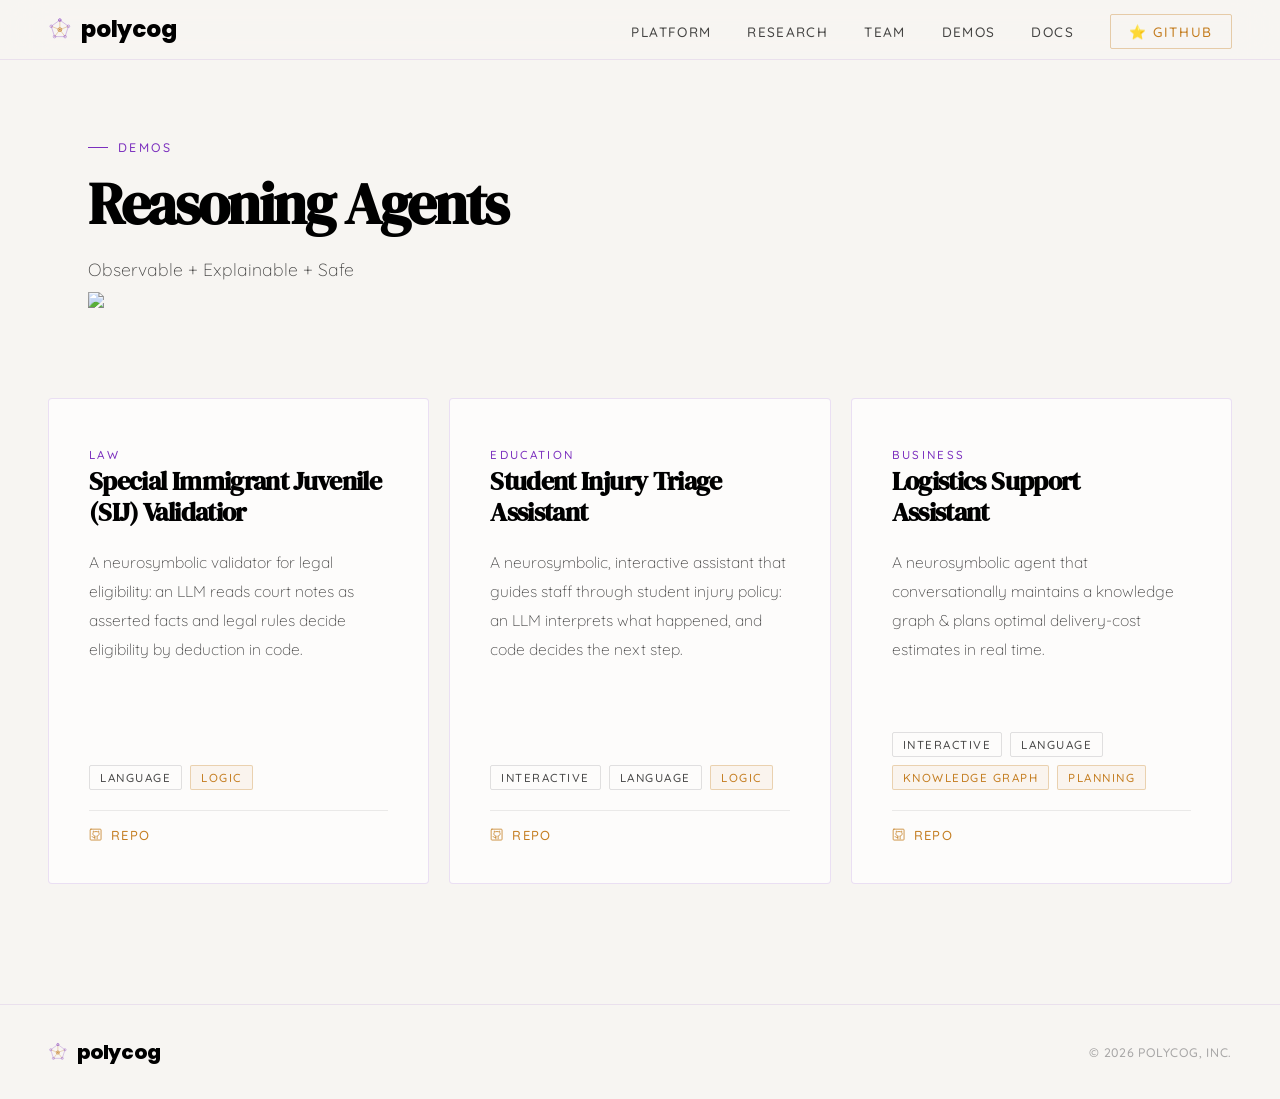
==== demos.html @ 69a47d68 "Build from polycog/webgen v1.2.0" ====
<!doctype html>
<html lang="en">
  <head>
    <!-- Google tag (gtag.js) -->
    <script async src="https://www.googletagmanager.com/gtag/js?id=G-EPN29KP695"></script>
    <script>
      window.dataLayer = window.dataLayer || [];
      function gtag(){dataLayer.push(arguments);}
      gtag('js', new Date());

      gtag('config', 'G-EPN29KP695');
    </script>

    <meta charset="UTF-8" />
    <meta name="viewport" content="width=device-width, initial-scale=1.0, viewport-fit=cover" />

    <title>Polycog &mdash; Demos</title>

    <link rel="icon" type="image/x-icon" href="favicon.ico" />
    <link rel="icon" type="image/png" sizes="32x32" href="images/favicon-32x32.png" />
    <link rel="icon" type="image/png" sizes="16x16" href="images/favicon-16x16.png" />
    <link rel="apple-touch-icon" sizes="180x180" href="images/apple-touch-icon.png" />
    <link rel="manifest" href="images/site.webmanifest" />

    <link rel="preconnect" href="https://fonts.googleapis.com" />
    <link rel="preconnect" href="https://fonts.gstatic.com" crossorigin />
    <link href="https://fonts.googleapis.com/css2?family=DM+Serif+Display:ital@0;1&family=Quicksand:wght@300;400;500;600&family=Poppins:wght@800&display=swap" rel="stylesheet" />

    <link rel="stylesheet" href="css/variables.css" />
    <link rel="stylesheet" href="css/base.css" />
    <style>
        /* team grid */
        .team-section {
          padding: 0 48px 120px;
        }

        .team-grid {
          max-width: 1200px;
          margin: 0 auto;
          display: grid;
          grid-template-columns: repeat(3, 1fr);
          gap: 20px;
        }

        .team-card {
          background: var(--card-bg);
          border: 1px solid var(--card-border);
          border-radius: 4px;
          padding: 48px 40px 40px;
          display: flex;
          flex-direction: column;
          gap: 20px;
          text-decoration: none;
          color: inherit;
          transition: border-color .3s, box-shadow .3s, transform .3s var(--ease);
          position: relative;
          overflow: hidden;
        }
        .team-card::before {
          content: '';
          position: absolute;
          top: 0; left: 0; right: 0;
          height: 1px;
          background: linear-gradient(90deg, transparent, var(--secondary), transparent);
          opacity: 0;
          transition: opacity .35s;
        }
        .team-card:hover::before { opacity: 1; }
        .team-card:hover {
          border-color: var(--card-hover-border);
          box-shadow: 0 8px 48px rgba(123,47,190,.1), 0 2px 12px rgba(0,0,0,.08);
          transform: translateY(-3px);
        }

        .founder-avatar {
          width: 64px; height: 64px;
          border-radius: 50%;
          background: linear-gradient(135deg, rgba(123,47,190,.15), rgba(196,125,32,.12));
          border: 1px solid var(--card-border);
          display: flex;
          align-items: center;
          justify-content: center;
          flex-shrink: 0;
        }

        .founder-initials {
          font-family: var(--font-d);
          font-size: 1.2rem;
          color: var(--secondary);
          letter-spacing: -.02em;
        }

        .founder-role {
          font-size: .58rem;
          letter-spacing: .2em;
          text-transform: uppercase;
          color: var(--secondary);
        }

        .team-card h2 {
          font-family: var(--font-d);
          font-weight: 700;
          font-size: 1.3rem;
          letter-spacing: -.025em;
          color: var(--text);
          line-height: 1.2;
          margin-top: 4px;
        }

        .team-card p {
          font-size: .78rem;
          color: var(--text-2);
          line-height: 1.85;
          font-weight: 300;
          flex: 1;
        }

        .linkedin-link {
          display: inline-flex;
          align-items: center;
          gap: 8px;
          font-size: .65rem;
          letter-spacing: .1em;
          text-transform: uppercase;
          color: var(--accent);
          text-decoration: none;
          padding-top: 16px;
          border-top: 1px solid rgba(17,17,24,.08);
          transition: gap .25s var(--ease);
        }
        .team-card:hover .linkedin-link { gap: 12px; }

        .founder-stats {
          display: flex;
          gap: 24px;
          padding: 16px 0;
          border-top: 1px solid rgba(17,17,24,.08);
          border-bottom: 1px solid rgba(17,17,24,.08);
        }

        .founder-stat {
          display: flex;
          flex-direction: column;
          gap: 3px;
        }

        .stat-value {
          font-family: var(--font-d);
          font-size: 1.3rem;
          letter-spacing: -.03em;
          color: var(--text);
          line-height: 1;
        }

        .stat-label {
          font-size: .56rem;
          letter-spacing: .13em;
          text-transform: uppercase;
          color: var(--text-3);
        }

        .exp-tags {
          display: flex;
          flex-wrap: wrap;
          gap: 8px;
        }

        .exp-tag {
          font-size: .58rem;
          letter-spacing: .13em;
          text-transform: uppercase;
          color: var(--text-2);
          border: 1px solid rgba(17,17,24,.12);
          border-radius: 2px;
          padding: 4px 10px;
        }

        .exp-tag.highlight {
          color: var(--accent);
          border-color: rgba(196,125,32,.3);
          background: rgba(196,125,32,.06);
        }

        /* advisors */
        .advisors-section {
          padding: 0 48px 120px;
        }

        .advisors-header {
          max-width: 1200px;
          margin: 0 auto 40px;
          padding-top: 60px;
          border-top: 1px solid rgba(123,47,190,.1);
        }

        .advisors-grid {
          max-width: 1200px;
          margin: 0 auto;
          display: grid;
          grid-template-columns: repeat(3, 1fr);
          gap: 20px;
        }

        /* responsive */
        @media (max-width: 960px) {
          .team-section { padding: 0 24px 80px; }
          .team-grid { grid-template-columns: 1fr; }
          .advisors-section { padding: 0 24px 80px; }
          .advisors-grid { grid-template-columns: 1fr; }
        }
    </style>


    <style>
      /* reveal */
      .reveal {
          opacity: 0;
          transform: translateY(24px);
          transition: opacity .65s var(--ease), transform .65s var(--ease);
      }
      .reveal.in { opacity:1; transform:none; }
      .d1 { transition-delay: .08s; }
      .d2 { transition-delay: .16s; }
      .d3 { transition-delay: .24s; }
      .d4 { transition-delay: .32s; }
    </style>
  </head>
  <body>
    <!-- Nav -->
    <nav>
      <a href="index.html" class="nav-logo">
        <img src="images/logo.svg" width="24" height="24" alt="" />
        polycog
      </a>
      <ul>
        <li><a href="index.html#platform">Platform</a></li><li><a href="research.html">Research</a></li><li><a href="team.html">Team</a></li><li><a href="demos.html">Demos</a></li><li><a href="https://cognition.polycog.ai/docs" target="_blank">Docs</a></li><li><a href="https://cognition.polycog.ai" class="nav-btn" target="_blank">⭐ GitHub</a></li>
      </ul>
      <button class="nav-hamburger" id="navToggle" aria-label="Toggle menu" aria-expanded="false">
        <span></span><span></span><span></span>
      </button>
    </nav>

    <!-- Mobile nav drawer -->
    <div class="nav-mobile" id="navMobile">
      <a href="index.html#platform" class="nav-mobile-link">Platform</a><a href="research.html" class="nav-mobile-link">Research</a><a href="team.html" class="nav-mobile-link">Team</a><a href="demos.html" class="nav-mobile-link">Demos</a><a href="https://cognition.polycog.ai/docs" class="nav-mobile-link">Docs</a><a href="https://cognition.polycog.ai" class="nav-btn">⭐ GitHub</a>
    </div>
    
    <div class="page-header reveal">
        <div class="label">Demos</div>
        <h1>Reasoning Agents</h1>
        <p class="page-lead">
            Observable + Explainable + Safe
            <br />
            <img src="https://img.shields.io/badge/cognition-inside-7b2fbe?labelColor=f3effa&logo=data%3Aimage%2Fsvg%2Bxml%3Bbase64%2CPHN2ZyB4bWxucz0iaHR0cDovL3d3dy53My5vcmcvMjAwMC9zdmciIHZpZXdCb3g9IjIgMCAzNiAzNiIgZmlsbD0ibm9uZSI%2BPHBvbHlnb24gcG9pbnRzPSIyMCw0IDM0LjMsMTQuNCAyOC44LDMxLjYgMTEuMiwzMS42IDUuNywxNC40IiBzdHJva2U9IiM3YjJmYmUiIHN0cm9rZS13aWR0aD0iMi4yIi8%2BPGcgc3Ryb2tlPSIjYzQ3ZDIwIiBzdHJva2Utd2lkdGg9IjIiPjxsaW5lIHgxPSIyMCIgeTE9IjIwIiB4Mj0iMjAiIHkyPSI0Ii8%2BPGxpbmUgeDE9IjIwIiB5MT0iMjAiIHgyPSIzNC4zIiB5Mj0iMTQuNCIvPjxsaW5lIHgxPSIyMCIgeTE9IjIwIiB4Mj0iMjguOCIgeTI9IjMxLjYiLz48bGluZSB4MT0iMjAiIHkxPSIyMCIgeDI9IjExLjIiIHkyPSIzMS42Ii8%2BPGxpbmUgeDE9IjIwIiB5MT0iMjAiIHgyPSI1LjciIHkyPSIxNC40Ii8%2BPC9nPjxnIGZpbGw9IiM3YjJmYmUiPjxjaXJjbGUgY3g9IjIwIiBjeT0iNCIgcj0iMy4yIi8%2BPGNpcmNsZSBjeD0iMzQuMyIgY3k9IjE0LjQiIHI9IjMuMiIvPjxjaXJjbGUgY3g9IjI4LjgiIGN5PSIzMS42IiByPSIzLjIiLz48Y2lyY2xlIGN4PSIxMS4yIiBjeT0iMzEuNiIgcj0iMy4yIi8%2BPGNpcmNsZSBjeD0iNS43IiBjeT0iMTQuNCIgcj0iMy4yIi8%2BPC9nPjxjaXJjbGUgY3g9IjIwIiBjeT0iMjAiIHI9IjQuNiIgZmlsbD0iI2M0N2QyMCIvPjwvc3ZnPgo%3D"></img>
            <br />
            
        </p>
    </div>

    <div class="team-section">
      <div class="team-grid">
          
          
      
      <a href="https://github.com/polycog/demo-legal-tech" target="_blank" rel="noopener noreferrer" class="team-card reveal d1">
        
        <div>
          <div class="founder-role">Law</div>
          <h2>Special Immigrant Juvenile<br /> (SIJ) Validatior</h2>
        </div>

        <p>
          
              A neurosymbolic validator for legal eligibility: an LLM reads court notes as asserted facts and legal rules decide eligibility by deduction in code.
          
          </p>
        <p>&nbsp;</p>

        <div class="exp-tags">
          
          
              

          <span class="exp-tag">language</span>
              

          <span class="exp-tag highlight">logic</span>
          
          
        </div>
        <div class="linkedin-link">
        
          <svg xmlns="http://www.w3.org/2000/svg" width="14" height="14" viewBox="-6 -6 36 36" fill="none" stroke="currentColor" stroke-width="2" stroke-linecap="round" stroke-linejoin="round">
            <rect x="-3" y="-3" width="28" height="28" rx="2" />
            <path d="M15 22v-4a4.8 4.8 0 0 0-1-3.5c3 0 6-2 6-5.5.08-1.25-.27-2.48-1-3.5.28-1.15.28-2.35 0-3.5 0 0-1 0-3 1.5-2.64-.5-5.36-.5-8 0C6 2 5 2 5 2c-.3 1.15-.3 2.35 0 3.5A5.403 5.403 0 0 0 4 9c0 3.5 3 5.5 6 5.5-.39.49-.68 1.05-.85 1.65-.17.6-.22 1.23-.15 1.85v4" />
            <path d="M9 18c-4.51 2-5-2-7-2" />
          </svg>
          Repo
        </div>
      </a>

          
          
      
      <a href="https://github.com/polycog/demo-incident-triage" target="_blank" rel="noopener noreferrer" class="team-card reveal d2">
        
        <div>
          <div class="founder-role">Education</div>
          <h2>Student Injury Triage<br /> Assistant</h2>
        </div>

        <p>
          
              A neurosymbolic, interactive assistant that guides staff through student injury policy: an LLM interprets what happened, and code decides the next step.
          
          </p>
        <p>&nbsp;</p>

        <div class="exp-tags">
          
          
              

          <span class="exp-tag">interactive</span>
              

          <span class="exp-tag">language</span>
              

          <span class="exp-tag highlight">logic</span>
          
          
        </div>
        <div class="linkedin-link">
        
          <svg xmlns="http://www.w3.org/2000/svg" width="14" height="14" viewBox="-6 -6 36 36" fill="none" stroke="currentColor" stroke-width="2" stroke-linecap="round" stroke-linejoin="round">
            <rect x="-3" y="-3" width="28" height="28" rx="2" />
            <path d="M15 22v-4a4.8 4.8 0 0 0-1-3.5c3 0 6-2 6-5.5.08-1.25-.27-2.48-1-3.5.28-1.15.28-2.35 0-3.5 0 0-1 0-3 1.5-2.64-.5-5.36-.5-8 0C6 2 5 2 5 2c-.3 1.15-.3 2.35 0 3.5A5.403 5.403 0 0 0 4 9c0 3.5 3 5.5 6 5.5-.39.49-.68 1.05-.85 1.65-.17.6-.22 1.23-.15 1.85v4" />
            <path d="M9 18c-4.51 2-5-2-7-2" />
          </svg>
          Repo
        </div>
      </a>

          
          
      
      <a href="https://github.com/polycog/demo-logistics-tech" target="_blank" rel="noopener noreferrer" class="team-card reveal d3">
        
        <div>
          <div class="founder-role">Business</div>
          <h2>Logistics Support<br /> Assistant</h2>
        </div>

        <p>
          
              A neurosymbolic agent that conversationally maintains a knowledge graph & plans optimal delivery-cost estimates in real time.
          
          </p>
        <p>&nbsp;</p>

        <div class="exp-tags">
          
          
              

          <span class="exp-tag">interactive</span>
              

          <span class="exp-tag">language</span>
              

          <span class="exp-tag highlight">knowledge graph</span>
              

          <span class="exp-tag highlight">planning</span>
          
          
        </div>
        <div class="linkedin-link">
        
          <svg xmlns="http://www.w3.org/2000/svg" width="14" height="14" viewBox="-6 -6 36 36" fill="none" stroke="currentColor" stroke-width="2" stroke-linecap="round" stroke-linejoin="round">
            <rect x="-3" y="-3" width="28" height="28" rx="2" />
            <path d="M15 22v-4a4.8 4.8 0 0 0-1-3.5c3 0 6-2 6-5.5.08-1.25-.27-2.48-1-3.5.28-1.15.28-2.35 0-3.5 0 0-1 0-3 1.5-2.64-.5-5.36-.5-8 0C6 2 5 2 5 2c-.3 1.15-.3 2.35 0 3.5A5.403 5.403 0 0 0 4 9c0 3.5 3 5.5 6 5.5-.39.49-.68 1.05-.85 1.65-.17.6-.22 1.23-.15 1.85v4" />
            <path d="M9 18c-4.51 2-5-2-7-2" />
          </svg>
          Repo
        </div>
      </a>
      </div>
    </div>


  
    <footer>
      <a href="index.html" class="foot-logo">
        <img src="images/logo.svg" width="20" height="20" alt="" />
        polycog
      </a>
      <div class="foot-copy">© 2026 POLYCOG, INC.</div>
    </footer>
    
    <script>
      // Mobile nav toggle
      const navToggle = document.getElementById('navToggle');
      const navMobile = document.getElementById('navMobile');
      navToggle.addEventListener('click', () => {
        const open = navMobile.classList.toggle('open');
        navToggle.classList.toggle('open', open);
        navToggle.setAttribute('aria-expanded', open);
      });
      navMobile.querySelectorAll('a').forEach(a => {
        a.addEventListener('click', () => {
          navMobile.classList.remove('open');
          navToggle.classList.remove('open');
          navToggle.setAttribute('aria-expanded', false);
        });
      });

      // Scroll reveal
      const ro = new IntersectionObserver(entries=>{
        entries.forEach(e=>{ if(e.isIntersecting){ e.target.classList.add('in'); ro.unobserve(e.target); } });
      },{ threshold: 0.08 });
      document.querySelectorAll('.reveal').forEach(el=>ro.observe(el));

      //
    </script>
  </body>
</html>
---- css/variables.css ----
:root {
    --bg:        #F7F5F2;
    --primary:   #3C096C;
    --secondary: #7B2FBE;
    --accent:    #C47D20;
    --text:      #000000;
    --text-2:    rgba(0,0,0,.72);
    --text-3:    rgba(17,17,24,.35);
    --card-bg:   rgba(255,255,255,.7);
    --card-border: rgba(123,47,190,.14);
    --card-hover-border: rgba(123,47,190,.32);
    --glow-accent: rgba(196,125,32,.18);
    --glow-purple: rgba(123,47,190,.14);
    --font-d: 'DM Serif Display', serif;
    --font-m: 'Quicksand', sans-serif;
    --ease: cubic-bezier(.16,1,.3,1);
}
---- css/base.css ----
*, *::before, *::after { box-sizing: border-box; margin: 0; padding: 0; }

html {
    scroll-behavior: smooth; 
    font-size: 20px;
}

body {
    background: var(--bg);
    color: var(--text);
    font-family: var(--font-m);
    font-size: 1rem;
    font-weight: 500;
    overflow-x: hidden;
}

/* nav */
nav {
    position: fixed;
    inset: 0 0 auto;
    z-index: 200;
    padding: 0 48px;
    height: 60px;
    display: flex;
    align-items: center;
    justify-content: space-between;
    background: rgba(247,245,242,.88);
    backdrop-filter: blur(20px);
    -webkit-backdrop-filter: blur(20px);
    border-bottom: 1px solid rgba(123,47,190,.1);
}

.nav-logo {
    font-family: 'Poppins', sans-serif;
    font-weight: 800;
    font-size: 1.15rem;
    letter-spacing: -.01em;
    text-transform: lowercase;
    color: var(--text);
    text-decoration: none;
    display: inline-flex;
    align-items: center;
    gap: 9px;
}
.nav-logo img { flex-shrink: 0; }

nav ul {
    list-style: none;
    display: flex;
    align-items: center;
    gap: 36px;
}

nav a {
    font-size: .68rem;
    letter-spacing: .1em;
    text-transform: uppercase;
    color: var(--text-2);
    text-decoration: none;
    position: relative;
    padding-bottom: 2px;
    transition: color .25s;
}
nav a::after {
    content: '';
    position: absolute;
    bottom: 0; left: 0;
    width: 0; height: 1px;
    background: var(--accent);
    transition: width .3s var(--ease);
}
nav a:hover { color: var(--text); }
nav a:hover::after { width: 100%; }

.nav-btn {
    font-family: var(--font-m);
    font-size: .68rem;
    letter-spacing: .12em;
    text-transform: uppercase;
    color: var(--accent) !important;
    border: 1px solid rgba(196,125,32,.35);
    padding: 8px 18px;
    border-radius: 2px;
    text-decoration: none;
    transition: background .25s, box-shadow .25s !important;
}
.nav-btn::after { display: none !important; }
.nav-btn:hover {
    background: rgba(196,125,32,.08) !important;
    box-shadow: 0 0 20px var(--glow-accent) !important;
    color: var(--accent) !important;
}

/* hamburger */
.nav-hamburger {
    display: none;
    flex-direction: column;
    justify-content: center;
    gap: 5px;
    width: 44px;
    height: 44px;
    background: none;
    border: none;
    padding: 0;
    z-index: 210;
    -webkit-tap-highlight-color: transparent;
}
.nav-hamburger span {
    display: block;
    height: 2px;
    background: var(--text);
    border-radius: 2px;
    transition: transform .3s var(--ease), opacity .3s;
    transform: translateZ(0);
}
.nav-hamburger.open span:nth-child(1) { transform: translateY(7px) rotate(45deg); }
.nav-hamburger.open span:nth-child(2) { opacity: 0; }
.nav-hamburger.open span:nth-child(3) { transform: translateY(-7px) rotate(-45deg); }

/* mobile drawer */
.nav-mobile {
    display: none;
    position: fixed;
    inset: calc(60px + env(safe-area-inset-top)) 0 0;
    background: #F7F5F2;
    z-index: 190;
    flex-direction: column;
    padding: 28px 24px max(28px, env(safe-area-inset-bottom));
    gap: 0;
    border-top: 1px solid rgba(123,47,190,.12);
    overflow-y: auto;
    -webkit-overflow-scrolling: touch;
    transform: translateY(-12px);
    opacity: 0;
    transition: transform .3s var(--ease), opacity .3s var(--ease);
    pointer-events: none;
}
.nav-mobile.open {
    transform: translateY(0);
    opacity: 1;
    pointer-events: auto;
}
.nav-mobile a {
    font-size: .75rem;
    letter-spacing: .1em;
    text-transform: uppercase;
    color: var(--text-2);
    text-decoration: none;
    padding: 16px 0;
    border-bottom: 1px solid rgba(123,47,190,.07);
    transition: color .2s;
}
.nav-mobile a:hover { color: var(--text); }
.nav-mobile .nav-btn {
    margin-top: 24px;
    text-align: center;
    border: 1px solid rgba(196,125,32,.35);
    border-radius: 2px;
    padding: 14px;
}

/* footer */
footer {
    padding: 32px 48px;
    border-top: 1px solid rgba(123,47,190,.1);
    display: flex;
    align-items: center;
    justify-content: space-between;
}

.foot-logo {
    font-family: 'Poppins', sans-serif;
    font-weight: 800;
    font-size: 1rem;
    letter-spacing: -.01em;
    color: var(--text);
    text-decoration: none;
    display: inline-flex;
    align-items: center;
    gap: 9px;
}

.foot-links {
    display: flex;
    gap: 28px;
}
.foot-links a {
    font-size: .62rem;
    letter-spacing: .1em;
    text-transform: uppercase;
    color: var(--text-3);
    text-decoration: none;
    transition: color .25s;
}
.foot-links a:hover { color: var(--text-2); }

.foot-copy {
    font-size: .62rem;
    color: var(--text-3);
    letter-spacing: .06em;
}

/* content */
section { padding: 120px 48px; }
.container { max-width: 1200px; margin: 0 auto; }

.label {
    font-size: .62rem;
    letter-spacing: .2em;
    text-transform: uppercase;
    color: var(--secondary);
    display: flex;
    align-items: center;
    gap: 10px;
    margin-bottom: 20px;
}
.label::before {
    content: '';
    width: 20px; height: 1px;
    background: var(--secondary);
    flex-shrink: 0;
}

h1 {
    font-family: var(--font-d);
    font-weight: 800;
    font-size: clamp(2.4rem, 4.5vw, 4rem);
    letter-spacing: -.04em;
    line-height: 1.0;
    color: var(--text);
    margin-bottom: 20px;
}

h2 {
    font-family: var(--font-d);
    font-weight: 800;
    font-size: clamp(2rem, 3.8vw, 3.4rem);
    letter-spacing: -.035em;
    line-height: 1.05;
    color: var(--text);
}

.page-header {
    padding: 140px 48px 80px;
    max-width: 1200px;
    margin: 0 auto;
}

.page-lead {
    font-size: .88rem;
    font-weight: 300;
    color: var(--text-2);
    line-height: 1.85;
    max-width: 480px;
}

.section-lead {
    font-size: .88rem;
    font-weight: 300;
    color: var(--text-2);
    line-height: 1.85;
    max-width: 440px;
}

/* responsive */
@media (max-width: 960px) {
    nav {
        padding: env(safe-area-inset-top) max(24px, env(safe-area-inset-right)) 0 max(24px, env(safe-area-inset-left));
        height: calc(60px + env(safe-area-inset-top));
        background: #F7F5F2;
        border-bottom: 1px solid rgba(123,47,190,.18);
    }
    nav ul { display: none; }
    .nav-hamburger { display: flex; }
    .nav-mobile { display: flex; }

    .page-header { padding: calc(80px + env(safe-area-inset-top)) 24px 60px; }
    section { padding: 80px 24px; }
    footer { flex-direction: column; gap: 20px; text-align: center; }
}
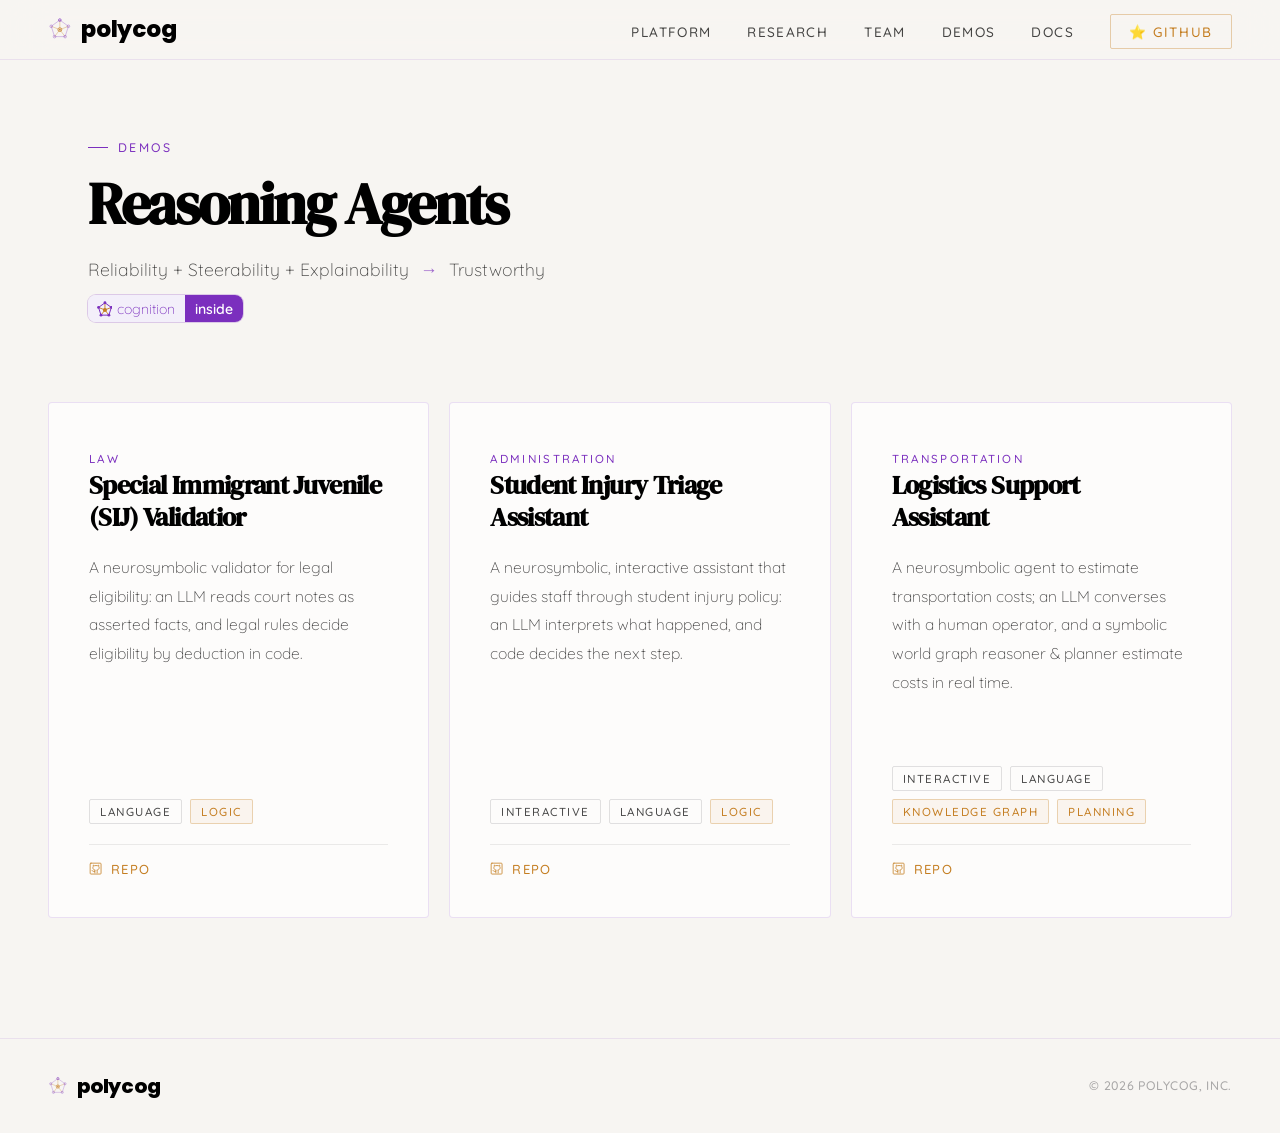
==== commit 5e997630: "Build from polycog/webgen v1.2.1" ====
--- a/demos.html
+++ b/demos.html
@@ -207,6 +207,49 @@
           .team-grid { grid-template-columns: 1fr; }
           .advisors-section { padding: 0 24px 80px; }
           .advisors-grid { grid-template-columns: 1fr; }
+        }
+
+        .flow__arrow {
+          margin: 0 .35em;
+          color: var(--cog-primary, #7b2fbe);
+          opacity: .7;
+        }
+
+        .cog-badge {
+          --cog-primary: #7b2fbe;
+          --cog-accent:  #c47d20;
+          --cog-tint:    #f3effa;
+          box-shadow: 0 0 0 1px rgba(123, 47, 190, .22);
+          display: inline-flex;
+          align-items: stretch;
+          font: inherit;
+          font-size: .70rem;
+          line-height: 1;
+          border-radius: 8px;
+          overflow: hidden;
+          vertical-align: middle;
+          text-decoration: none;
+        }
+        .cog-badge__label {
+          display: inline-flex;
+          align-items: center;
+          gap: .4em;
+          padding: .4em .7em .4em .55em;
+          background: var(--cog-tint);
+          color: var(--cog-primary);
+        }
+        .cog-badge__value {
+          display: inline-flex;
+          align-items: center;
+          padding: .4em .7em;
+          background: var(--cog-primary);
+          color: #fff;
+          font-weight: 600;
+        }
+        .cog-badge svg {
+          width: 1.15em;
+          height: 1.15em;
+          flex: none;
         }
     </style>
 
@@ -249,9 +292,32 @@
         <div class="label">Demos</div>
         <h1>Reasoning Agents</h1>
         <p class="page-lead">
-            Observable + Explainable + Safe
+            Reliability + Steerability + Explainability <span class="flow__arrow" aria-hidden="true">&rarr;</span> Trustworthy
             <br />
-            <img src="https://img.shields.io/badge/cognition-inside-7b2fbe?labelColor=f3effa&logo=data%3Aimage%2Fsvg%2Bxml%3Bbase64%2CPHN2ZyB4bWxucz0iaHR0cDovL3d3dy53My5vcmcvMjAwMC9zdmciIHZpZXdCb3g9IjIgMCAzNiAzNiIgZmlsbD0ibm9uZSI%2BPHBvbHlnb24gcG9pbnRzPSIyMCw0IDM0LjMsMTQuNCAyOC44LDMxLjYgMTEuMiwzMS42IDUuNywxNC40IiBzdHJva2U9IiM3YjJmYmUiIHN0cm9rZS13aWR0aD0iMi4yIi8%2BPGcgc3Ryb2tlPSIjYzQ3ZDIwIiBzdHJva2Utd2lkdGg9IjIiPjxsaW5lIHgxPSIyMCIgeTE9IjIwIiB4Mj0iMjAiIHkyPSI0Ii8%2BPGxpbmUgeDE9IjIwIiB5MT0iMjAiIHgyPSIzNC4zIiB5Mj0iMTQuNCIvPjxsaW5lIHgxPSIyMCIgeTE9IjIwIiB4Mj0iMjguOCIgeTI9IjMxLjYiLz48bGluZSB4MT0iMjAiIHkxPSIyMCIgeDI9IjExLjIiIHkyPSIzMS42Ii8%2BPGxpbmUgeDE9IjIwIiB5MT0iMjAiIHgyPSI1LjciIHkyPSIxNC40Ii8%2BPC9nPjxnIGZpbGw9IiM3YjJmYmUiPjxjaXJjbGUgY3g9IjIwIiBjeT0iNCIgcj0iMy4yIi8%2BPGNpcmNsZSBjeD0iMzQuMyIgY3k9IjE0LjQiIHI9IjMuMiIvPjxjaXJjbGUgY3g9IjI4LjgiIGN5PSIzMS42IiByPSIzLjIiLz48Y2lyY2xlIGN4PSIxMS4yIiBjeT0iMzEuNiIgcj0iMy4yIi8%2BPGNpcmNsZSBjeD0iNS43IiBjeT0iMTQuNCIgcj0iMy4yIi8%2BPC9nPjxjaXJjbGUgY3g9IjIwIiBjeT0iMjAiIHI9IjQuNiIgZmlsbD0iI2M0N2QyMCIvPjwvc3ZnPgo%3D"></img>
+              <span class="cog-badge" role="img" aria-label="Cognition inside" style="margin-top: 10px;">
+                <span class="cog-badge__label">
+                  <svg viewBox="0 0 36 36" fill="none" aria-hidden="true">
+                    <polygon points="20,4 34.3,14.4 28.8,31.6 11.2,31.6 5.7,14.4" stroke="currentColor" stroke-width="2.2"/>
+                    <g stroke="var(--cog-accent)" stroke-width="2">
+                      <line x1="20" y1="20" x2="20" y2="4"/>
+                      <line x1="20" y1="20" x2="34.3" y2="14.4"/>
+                      <line x1="20" y1="20" x2="28.8" y2="31.6"/>
+                      <line x1="20" y1="20" x2="11.2" y2="31.6"/>
+                      <line x1="20" y1="20" x2="5.7" y2="14.4"/>
+                    </g>
+                    <g fill="currentColor">
+                      <circle cx="20" cy="4" r="3.2"/>
+                      <circle cx="34.3" cy="14.4" r="3.2"/>
+                      <circle cx="28.8" cy="31.6" r="3.2"/>
+                      <circle cx="11.2" cy="31.6" r="3.2"/>
+                      <circle cx="5.7" cy="14.4" r="3.2"/>
+                    </g>
+                    <circle cx="20" cy="20" r="4.6" fill="var(--cog-accent)"/>
+                  </svg>
+                  cognition
+                </span>
+                <span class="cog-badge__value">inside</span>
+              </span>
             <br />
             
         </p>
@@ -271,7 +337,7 @@
 
         <p>
           
-              A neurosymbolic validator for legal eligibility: an LLM reads court notes as asserted facts and legal rules decide eligibility by deduction in code.
+              A neurosymbolic validator for legal eligibility: an LLM reads court notes as asserted facts, and legal rules decide eligibility by deduction in code.
           
           </p>
         <p>&nbsp;</p>
@@ -305,7 +371,7 @@
       <a href="https://github.com/polycog/demo-incident-triage" target="_blank" rel="noopener noreferrer" class="team-card reveal d2">
         
         <div>
-          <div class="founder-role">Education</div>
+          <div class="founder-role">Administration</div>
           <h2>Student Injury Triage<br /> Assistant</h2>
         </div>
 
@@ -348,13 +414,13 @@
       <a href="https://github.com/polycog/demo-logistics-tech" target="_blank" rel="noopener noreferrer" class="team-card reveal d3">
         
         <div>
-          <div class="founder-role">Business</div>
+          <div class="founder-role">Transportation</div>
           <h2>Logistics Support<br /> Assistant</h2>
         </div>
 
         <p>
           
-              A neurosymbolic agent that conversationally maintains a knowledge graph & plans optimal delivery-cost estimates in real time.
+              A neurosymbolic agent to estimate transportation costs; an LLM converses with a human operator, and a symbolic world graph reasoner & planner estimate costs in real time.
           
           </p>
         <p>&nbsp;</p>
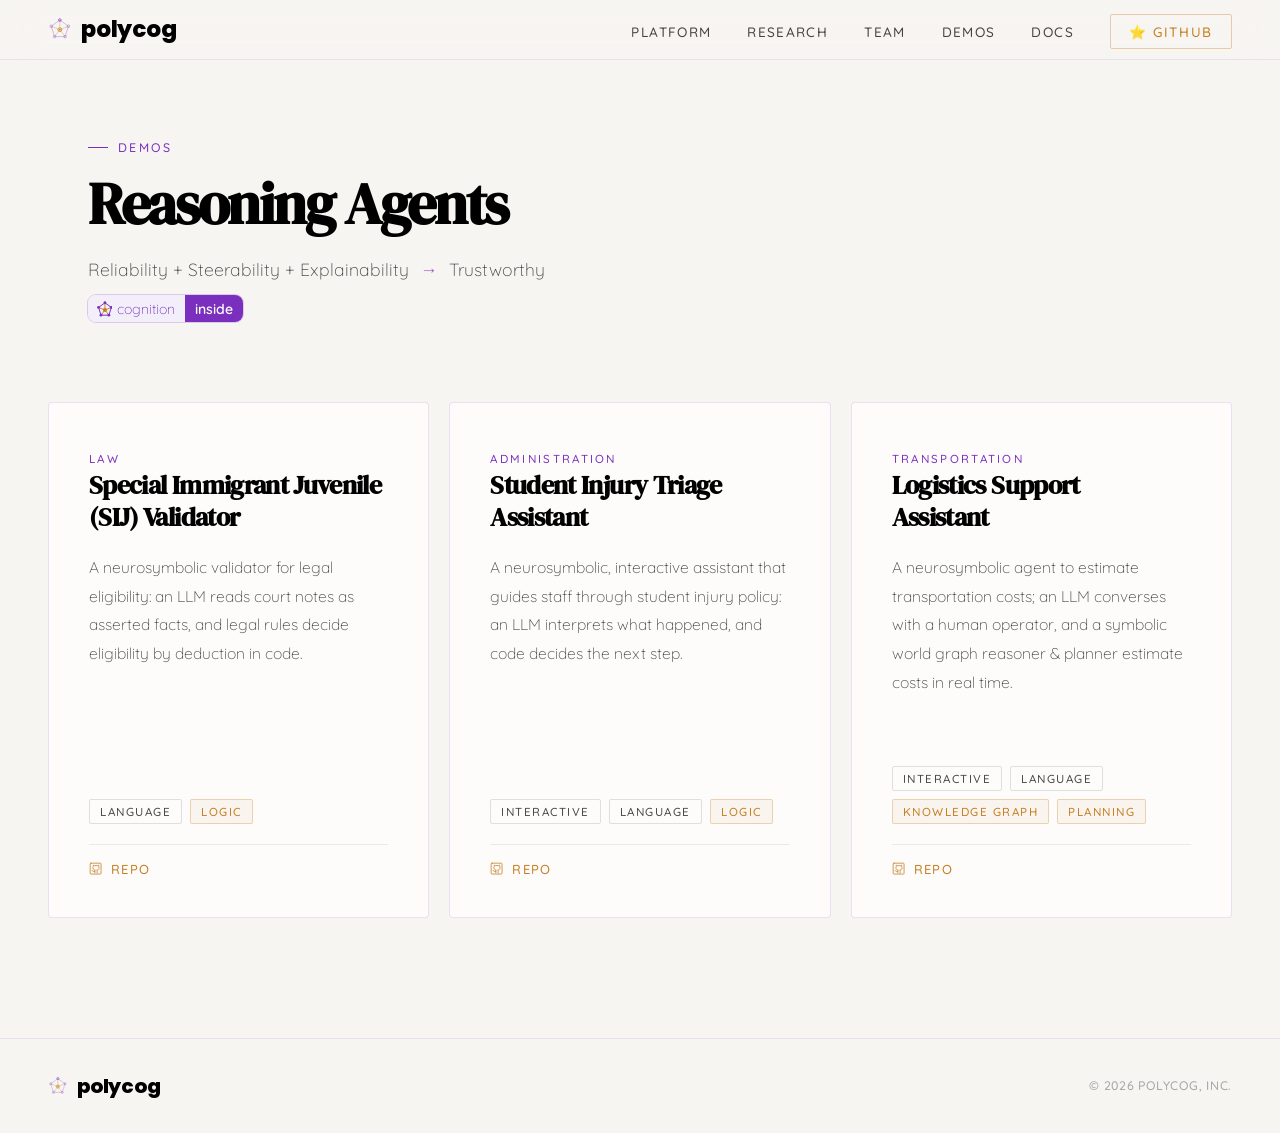
==== commit 10c8c0c8: "Build from polycog/webgen v1.2.2" ====
--- a/demos.html
+++ b/demos.html
@@ -332,7 +332,7 @@
         
         <div>
           <div class="founder-role">Law</div>
-          <h2>Special Immigrant Juvenile<br /> (SIJ) Validatior</h2>
+          <h2>Special Immigrant Juvenile<br /> (SIJ) Validator</h2>
         </div>
 
         <p>
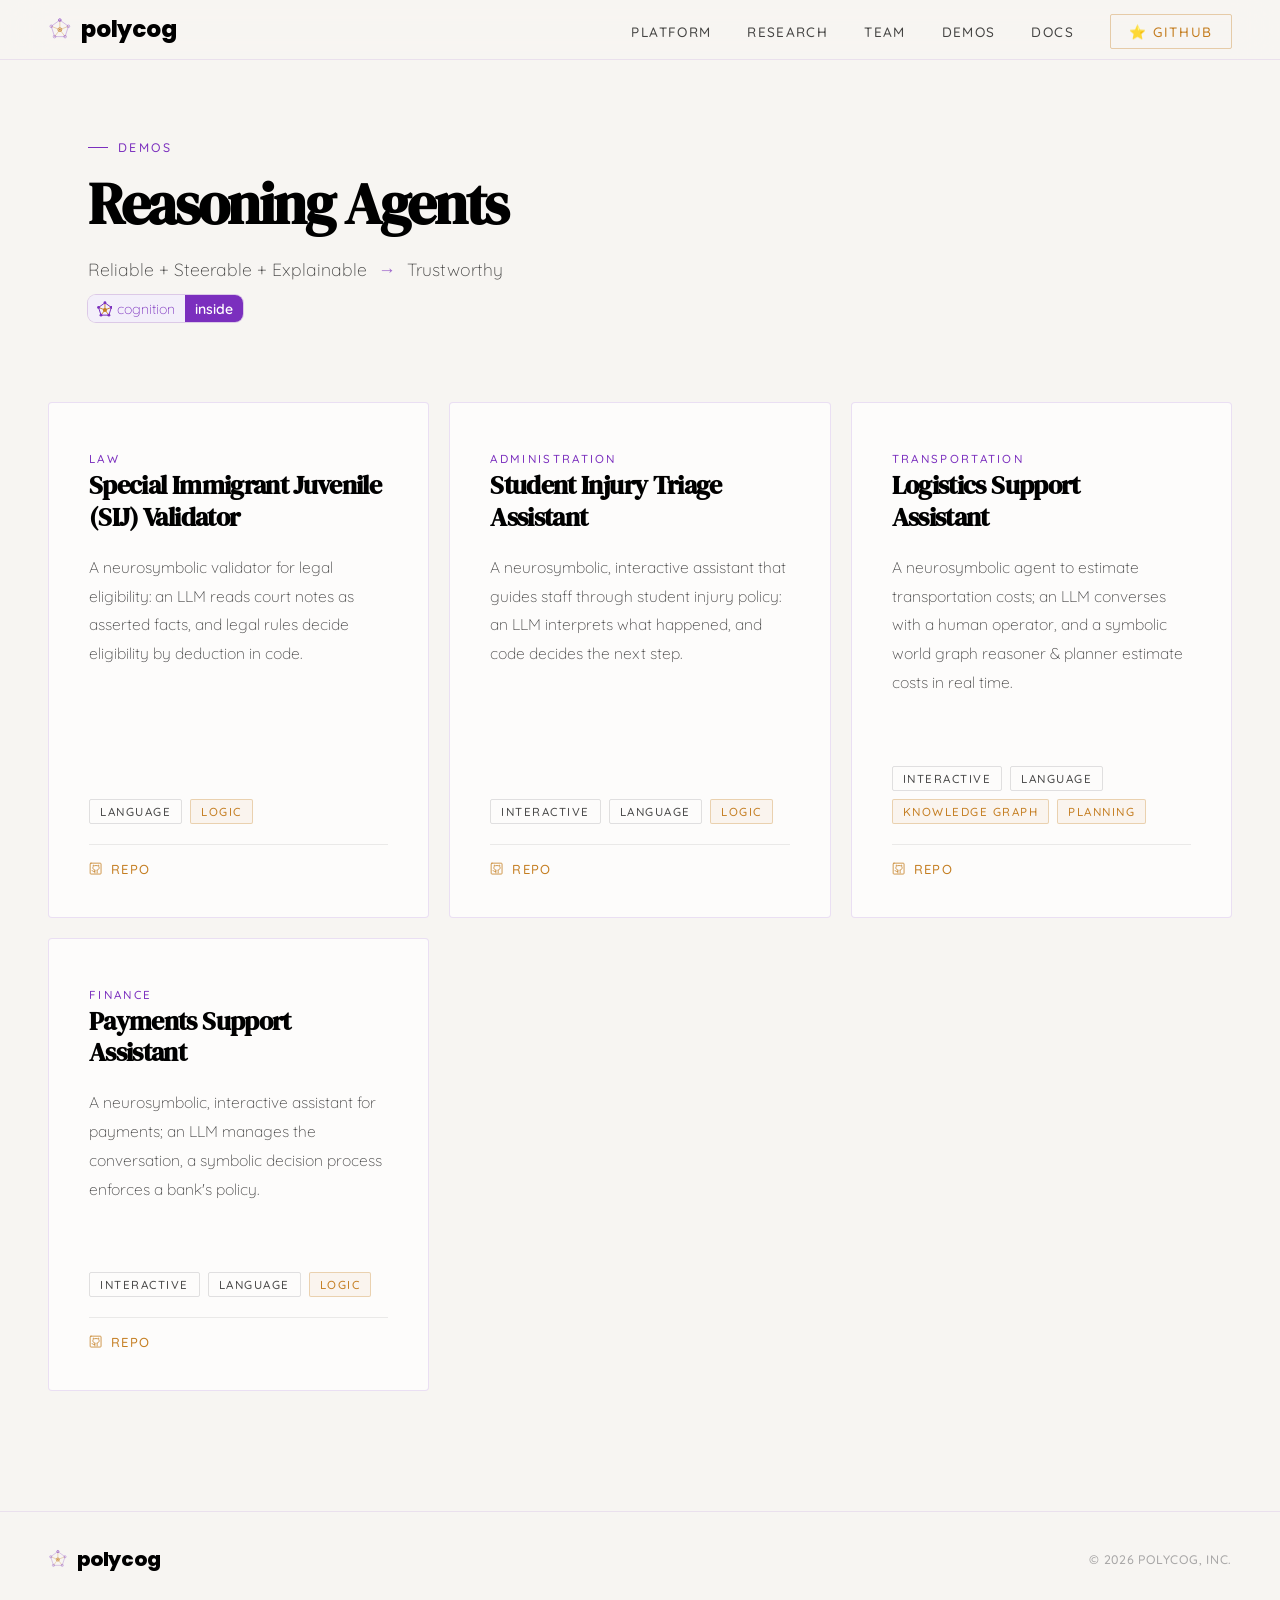
==== commit bb653a1d: "Build from polycog/webgen v1.3.0" ====
--- a/demos.html
+++ b/demos.html
@@ -292,7 +292,7 @@
         <div class="label">Demos</div>
         <h1>Reasoning Agents</h1>
         <p class="page-lead">
-            Reliability + Steerability + Explainability <span class="flow__arrow" aria-hidden="true">&rarr;</span> Trustworthy
+            Reliable + Steerable + Explainable <span class="flow__arrow" aria-hidden="true">&rarr;</span> Trustworthy
             <br />
               <span class="cog-badge" role="img" aria-label="Cognition inside" style="margin-top: 10px;">
                 <span class="cog-badge__label">
@@ -453,6 +453,49 @@
           Repo
         </div>
       </a>
+
+          
+          
+      
+      <a href="https://github.com/polycog/demo-payment" target="_blank" rel="noopener noreferrer" class="team-card reveal d1">
+        
+        <div>
+          <div class="founder-role">Finance</div>
+          <h2>Payments Support<br />Assistant</h2>
+        </div>
+
+        <p>
+          
+              A neurosymbolic, interactive assistant for payments; an LLM manages the conversation, a symbolic decision process enforces a bank's policy.
+          
+          </p>
+        <p>&nbsp;</p>
+
+        <div class="exp-tags">
+          
+          
+              
+
+          <span class="exp-tag">interactive</span>
+              
+
+          <span class="exp-tag">language</span>
+              
+
+          <span class="exp-tag highlight">logic</span>
+          
+          
+        </div>
+        <div class="linkedin-link">
+        
+          <svg xmlns="http://www.w3.org/2000/svg" width="14" height="14" viewBox="-6 -6 36 36" fill="none" stroke="currentColor" stroke-width="2" stroke-linecap="round" stroke-linejoin="round">
+            <rect x="-3" y="-3" width="28" height="28" rx="2" />
+            <path d="M15 22v-4a4.8 4.8 0 0 0-1-3.5c3 0 6-2 6-5.5.08-1.25-.27-2.48-1-3.5.28-1.15.28-2.35 0-3.5 0 0-1 0-3 1.5-2.64-.5-5.36-.5-8 0C6 2 5 2 5 2c-.3 1.15-.3 2.35 0 3.5A5.403 5.403 0 0 0 4 9c0 3.5 3 5.5 6 5.5-.39.49-.68 1.05-.85 1.65-.17.6-.22 1.23-.15 1.85v4" />
+            <path d="M9 18c-4.51 2-5-2-7-2" />
+          </svg>
+          Repo
+        </div>
+      </a>
       </div>
     </div>
 
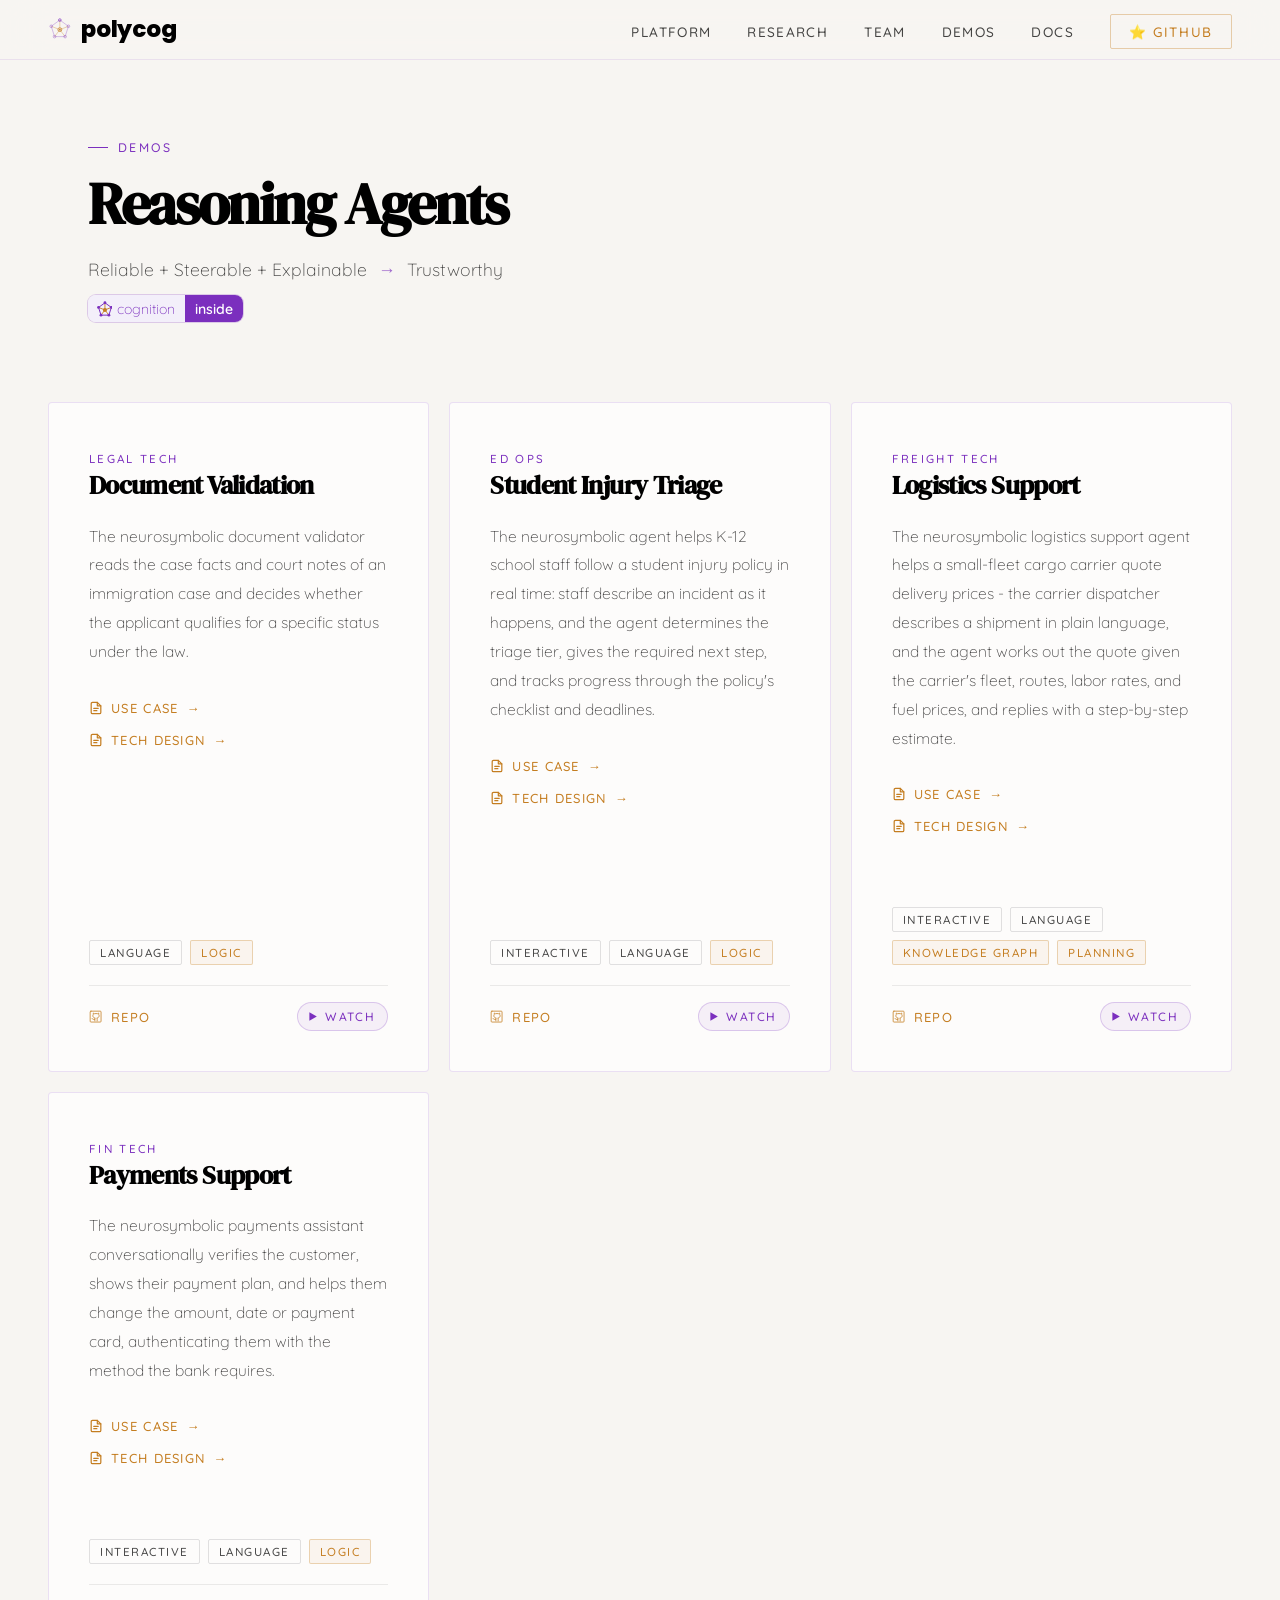
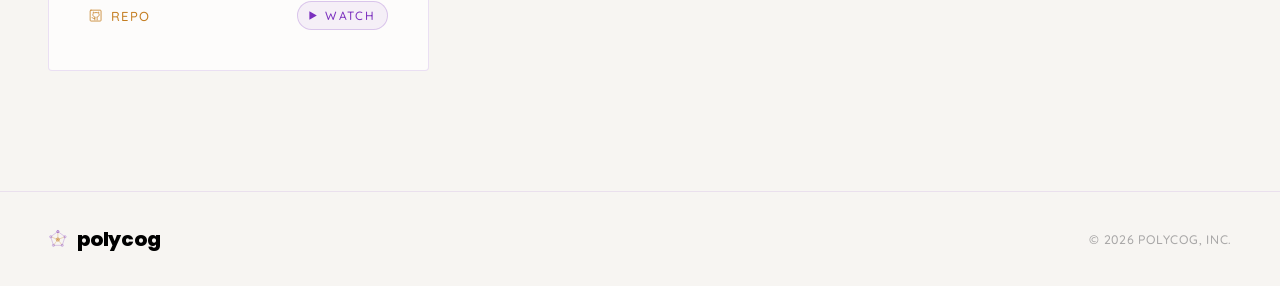
==== commit 25cc87e0: "Build from polycog/webgen v1.4.0" ====
--- a/demos.html
+++ b/demos.html
@@ -28,6 +28,7 @@
 
     <link rel="stylesheet" href="css/variables.css" />
     <link rel="stylesheet" href="css/base.css" />
+    <link rel="stylesheet" href="css/media-modal.css" />
     <style>
         /* team grid */
         .team-section {
@@ -251,7 +252,38 @@
           height: 1.15em;
           flex: none;
         }
+
+
+        /* card use-case button: takes the place of the card's spacer <p>, centered between description and tags */
+        .team-card:has(> .usecase-btn) > p { flex: none; }
+        .usecase-btn {
+            align-self: flex-start;
+            display: inline-flex;
+            align-items: center;
+            gap: 8px;
+            font: inherit;
+            font-size: .65rem;
+            letter-spacing: .1em;
+            text-transform: uppercase;
+            color: var(--accent);
+            background: none;
+            border: none;
+            padding: 4px 0; /* breathing room above/below; margin-block stays auto for centering */
+            white-space: nowrap;
+            cursor: pointer;
+        }
+        .usecase-btn .arr { transition: transform .25s var(--ease); }
+        .usecase-btn:hover .arr,
+        .usecase-btn:focus-visible .arr { transform: translateX(4px); }
+        .usecase-btn:focus-visible { outline: 1px solid var(--accent); outline-offset: -4px; }
+
+        /* .usecase-btn ~ p { display: none; } */
+        .usecase-btn:first-of-type { margin-top: 10px; }
+        .usecase-btn:last-of-type { margin-bottom: auto; }
+        .usecase-btn + .usecase-btn { margin-top: -12px; }
     </style>
+
+    <script src="js/media-modal.js"></script>
 
 
     <style>
@@ -327,19 +359,29 @@
       <div class="team-grid">
           
           
-      
       <a href="https://github.com/polycog/demo-legal-tech" target="_blank" rel="noopener noreferrer" class="team-card reveal d1">
         
         <div>
-          <div class="founder-role">Law</div>
-          <h2>Special Immigrant Juvenile<br /> (SIJ) Validator</h2>
+          <div class="founder-role">Legal Tech</div>
+          <h2>Document Validation</h2>
         </div>
 
         <p>
           
-              A neurosymbolic validator for legal eligibility: an LLM reads court notes as asserted facts, and legal rules decide eligibility by deduction in code.
+              The neurosymbolic document validator reads the case facts and court notes of an immigration case and decides whether the applicant qualifies for a specific status under the law.
           
           </p>
+        
+        <button type="button" class="usecase-btn" data-href="https://github.com/polycog/demo-legal-tech/blob/main/docs/usecase.md">
+            <svg width="14" height="14" viewBox="0 0 16 16" fill="none" stroke="currentColor" stroke-width="1.4" stroke-linecap="round" stroke-linejoin="round" aria-hidden="true"><path d="M9.5 1.5H4A1.5 1.5 0 0 0 2.5 3v10A1.5 1.5 0 0 0 4 14.5h8a1.5 1.5 0 0 0 1.5-1.5V5.5z"/><path d="M9.5 1.5v4h4M5.5 8.5h5M5.5 11h3.5"/></svg>
+            Use Case
+            <span class="arr">→</span>
+          </button><button type="button" class="usecase-btn" data-href="https://github.com/polycog/demo-legal-tech/blob/main/docs/approach.md">
+            <svg width="14" height="14" viewBox="0 0 16 16" fill="none" stroke="currentColor" stroke-width="1.4" stroke-linecap="round" stroke-linejoin="round" aria-hidden="true"><path d="M9.5 1.5H4A1.5 1.5 0 0 0 2.5 3v10A1.5 1.5 0 0 0 4 14.5h8a1.5 1.5 0 0 0 1.5-1.5V5.5z"/><path d="M9.5 1.5v4h4M5.5 8.5h5M5.5 11h3.5"/></svg>
+            Tech Design
+            <span class="arr">→</span>
+          </button>
+        
         <p>&nbsp;</p>
 
         <div class="exp-tags">
@@ -362,24 +404,42 @@
             <path d="M9 18c-4.51 2-5-2-7-2" />
           </svg>
           Repo
+        
+          <button type="button" class="media-btn" data-media="video" data-src="https://drive.google.com/file/d/14jnK5VI7ICHNg4FS9kUgCo29eMzOwxG5/preview?autoplay=1">
+            
+            <svg width="11" height="11" viewBox="0 0 14 14" fill="currentColor"><path d="M3 1.5v11l9.5-5.5z"/></svg>
+            Watch
+            
+          </button>
+        
         </div>
       </a>
 
           
           
-      
       <a href="https://github.com/polycog/demo-incident-triage" target="_blank" rel="noopener noreferrer" class="team-card reveal d2">
         
         <div>
-          <div class="founder-role">Administration</div>
-          <h2>Student Injury Triage<br /> Assistant</h2>
+          <div class="founder-role">Ed Ops</div>
+          <h2>Student Injury Triage</h2>
         </div>
 
         <p>
           
-              A neurosymbolic, interactive assistant that guides staff through student injury policy: an LLM interprets what happened, and code decides the next step.
+              The neurosymbolic agent helps K-12 school staff follow a student injury policy in real time: staff describe an incident as it happens, and the agent determines the triage tier, gives the required next step, and tracks progress through the policy's checklist and deadlines.
           
           </p>
+        
+        <button type="button" class="usecase-btn" data-href="https://github.com/polycog/demo-incident-triage/blob/main/docs/usecase.md">
+            <svg width="14" height="14" viewBox="0 0 16 16" fill="none" stroke="currentColor" stroke-width="1.4" stroke-linecap="round" stroke-linejoin="round" aria-hidden="true"><path d="M9.5 1.5H4A1.5 1.5 0 0 0 2.5 3v10A1.5 1.5 0 0 0 4 14.5h8a1.5 1.5 0 0 0 1.5-1.5V5.5z"/><path d="M9.5 1.5v4h4M5.5 8.5h5M5.5 11h3.5"/></svg>
+            Use Case
+            <span class="arr">→</span>
+          </button><button type="button" class="usecase-btn" data-href="https://github.com/polycog/demo-incident-triage/blob/main/docs/approach.md">
+            <svg width="14" height="14" viewBox="0 0 16 16" fill="none" stroke="currentColor" stroke-width="1.4" stroke-linecap="round" stroke-linejoin="round" aria-hidden="true"><path d="M9.5 1.5H4A1.5 1.5 0 0 0 2.5 3v10A1.5 1.5 0 0 0 4 14.5h8a1.5 1.5 0 0 0 1.5-1.5V5.5z"/><path d="M9.5 1.5v4h4M5.5 8.5h5M5.5 11h3.5"/></svg>
+            Tech Design
+            <span class="arr">→</span>
+          </button>
+        
         <p>&nbsp;</p>
 
         <div class="exp-tags">
@@ -405,24 +465,42 @@
             <path d="M9 18c-4.51 2-5-2-7-2" />
           </svg>
           Repo
+        
+          <button type="button" class="media-btn" data-media="video" data-src="https://drive.google.com/file/d/1LSy0GMOcpanyjX-ScRHjvEYihpc7BRKN/preview?autoplay=1">
+            
+            <svg width="11" height="11" viewBox="0 0 14 14" fill="currentColor"><path d="M3 1.5v11l9.5-5.5z"/></svg>
+            Watch
+            
+          </button>
+        
         </div>
       </a>
 
           
           
-      
       <a href="https://github.com/polycog/demo-logistics-tech" target="_blank" rel="noopener noreferrer" class="team-card reveal d3">
         
         <div>
-          <div class="founder-role">Transportation</div>
-          <h2>Logistics Support<br /> Assistant</h2>
+          <div class="founder-role">Freight Tech</div>
+          <h2>Logistics Support</h2>
         </div>
 
         <p>
           
-              A neurosymbolic agent to estimate transportation costs; an LLM converses with a human operator, and a symbolic world graph reasoner & planner estimate costs in real time.
+              The neurosymbolic logistics support agent helps a small-fleet cargo carrier quote delivery prices - the carrier dispatcher describes a shipment in plain language, and the agent works out the quote given the carrier's fleet, routes, labor rates, and fuel prices, and replies with a step-by-step estimate.
           
           </p>
+        
+        <button type="button" class="usecase-btn" data-href="https://github.com/polycog/demo-logistics-tech/blob/main/docs/usecase.md">
+            <svg width="14" height="14" viewBox="0 0 16 16" fill="none" stroke="currentColor" stroke-width="1.4" stroke-linecap="round" stroke-linejoin="round" aria-hidden="true"><path d="M9.5 1.5H4A1.5 1.5 0 0 0 2.5 3v10A1.5 1.5 0 0 0 4 14.5h8a1.5 1.5 0 0 0 1.5-1.5V5.5z"/><path d="M9.5 1.5v4h4M5.5 8.5h5M5.5 11h3.5"/></svg>
+            Use Case
+            <span class="arr">→</span>
+          </button><button type="button" class="usecase-btn" data-href="https://github.com/polycog/demo-logistics-tech/blob/main/docs/approach.md">
+            <svg width="14" height="14" viewBox="0 0 16 16" fill="none" stroke="currentColor" stroke-width="1.4" stroke-linecap="round" stroke-linejoin="round" aria-hidden="true"><path d="M9.5 1.5H4A1.5 1.5 0 0 0 2.5 3v10A1.5 1.5 0 0 0 4 14.5h8a1.5 1.5 0 0 0 1.5-1.5V5.5z"/><path d="M9.5 1.5v4h4M5.5 8.5h5M5.5 11h3.5"/></svg>
+            Tech Design
+            <span class="arr">→</span>
+          </button>
+        
         <p>&nbsp;</p>
 
         <div class="exp-tags">
@@ -451,24 +529,42 @@
             <path d="M9 18c-4.51 2-5-2-7-2" />
           </svg>
           Repo
+        
+          <button type="button" class="media-btn" data-media="video" data-src="https://drive.google.com/file/d/1KbiW5nJUbtehfRNWvjA9JTc0np8MuhKm/preview?autoplay=1">
+            
+            <svg width="11" height="11" viewBox="0 0 14 14" fill="currentColor"><path d="M3 1.5v11l9.5-5.5z"/></svg>
+            Watch
+            
+          </button>
+        
         </div>
       </a>
 
           
           
-      
       <a href="https://github.com/polycog/demo-payment" target="_blank" rel="noopener noreferrer" class="team-card reveal d1">
         
         <div>
-          <div class="founder-role">Finance</div>
-          <h2>Payments Support<br />Assistant</h2>
+          <div class="founder-role">Fin Tech</div>
+          <h2>Payments Support</h2>
         </div>
 
         <p>
           
-              A neurosymbolic, interactive assistant for payments; an LLM manages the conversation, a symbolic decision process enforces a bank's policy.
+              The neurosymbolic payments assistant conversationally verifies the customer, shows their payment plan, and helps them change the amount, date or payment card, authenticating them with the method the bank requires.
           
           </p>
+        
+        <button type="button" class="usecase-btn" data-href="https://github.com/polycog/demo-payment/blob/main/docs/usecase.md">
+            <svg width="14" height="14" viewBox="0 0 16 16" fill="none" stroke="currentColor" stroke-width="1.4" stroke-linecap="round" stroke-linejoin="round" aria-hidden="true"><path d="M9.5 1.5H4A1.5 1.5 0 0 0 2.5 3v10A1.5 1.5 0 0 0 4 14.5h8a1.5 1.5 0 0 0 1.5-1.5V5.5z"/><path d="M9.5 1.5v4h4M5.5 8.5h5M5.5 11h3.5"/></svg>
+            Use Case
+            <span class="arr">→</span>
+          </button><button type="button" class="usecase-btn" data-href="https://github.com/polycog/demo-payment/blob/main/docs/approach.md">
+            <svg width="14" height="14" viewBox="0 0 16 16" fill="none" stroke="currentColor" stroke-width="1.4" stroke-linecap="round" stroke-linejoin="round" aria-hidden="true"><path d="M9.5 1.5H4A1.5 1.5 0 0 0 2.5 3v10A1.5 1.5 0 0 0 4 14.5h8a1.5 1.5 0 0 0 1.5-1.5V5.5z"/><path d="M9.5 1.5v4h4M5.5 8.5h5M5.5 11h3.5"/></svg>
+            Tech Design
+            <span class="arr">→</span>
+          </button>
+        
         <p>&nbsp;</p>
 
         <div class="exp-tags">
@@ -494,6 +590,14 @@
             <path d="M9 18c-4.51 2-5-2-7-2" />
           </svg>
           Repo
+        
+          <button type="button" class="media-btn" data-media="video" data-src="https://drive.google.com/file/d/1-BZmGtRpowki8eMzQMdGZUuYepCaSUcr/preview?autoplay=1">
+            
+            <svg width="11" height="11" viewBox="0 0 14 14" fill="currentColor"><path d="M3 1.5v11l9.5-5.5z"/></svg>
+            Watch
+            
+          </button>
+        
         </div>
       </a>
       </div>
--- a/css/media-modal.css
+++ b/css/media-modal.css
@@ -0,0 +1,102 @@
+/* card media button: sits at the right end of a card's footer row */
+.media-btn {
+    margin-left: auto;
+    display: inline-flex;
+    align-items: center;
+    gap: 7px;
+    font: inherit;
+    font-size: .6rem;
+    letter-spacing: .12em;
+    text-transform: uppercase;
+    color: var(--secondary);
+    background: rgba(123,47,190,.06);
+    border: 1px solid rgba(123,47,190,.22);
+    border-radius: 999px;
+    padding: 6px 12px 6px 9px;
+    cursor: pointer;
+    transition: background .25s, border-color .25s, box-shadow .25s, color .25s;
+}
+.media-btn svg { flex-shrink: 0; transition: transform .25s var(--ease); }
+.media-btn:hover,
+.media-btn:focus-visible {
+    color: #fff;
+    background: var(--secondary);
+    border-color: var(--secondary);
+    box-shadow: 0 0 20px var(--glow-purple);
+    outline: none;
+}
+.media-btn:hover svg { transform: scale(1.15); }
+
+/* media modal */
+.media-modal {
+    margin: auto; /* base.css resets margins, which un-centers <dialog> */
+    border: none;
+    padding: 0;
+    background: transparent;
+    max-width: none;
+    max-height: none;
+    overflow: visible;
+}
+.media-modal::backdrop {
+    background: rgba(8,8,12,.82);
+    backdrop-filter: blur(6px);
+    -webkit-backdrop-filter: blur(6px);
+}
+.media-modal[open] { animation: mediaModalIn .3s var(--ease) forwards; }
+@keyframes mediaModalIn {
+    from { opacity: 0; transform: scale(.96) translateY(16px); }
+    to   { opacity: 1; transform: none; }
+}
+
+.media-modal-inner {
+    position: relative;
+    background: #0e0e16;
+    border: 1px solid rgba(123,47,190,.2);
+    border-radius: 6px;
+    overflow: hidden;
+    box-shadow: 0 24px 80px rgba(0,0,0,.6), 0 0 60px rgba(123,47,190,.12);
+}
+
+.media-modal img {
+    display: block;
+    max-width: 90vw;
+    max-height: 85vh;
+}
+
+.media-modal .media-video {
+    width: min(90vw, calc(85vh * 16 / 9));
+    aspect-ratio: 16 / 9;
+}
+.media-modal .media-video iframe,
+.media-modal .media-video video {
+    display: block;
+    width: 100%;
+    height: 100%;
+    border: none;
+    background: #000;
+}
+
+.media-modal-caption {
+    font-size: .68rem;
+    letter-spacing: .04em;
+    color: rgba(255,255,255,.7);
+    padding: 12px 18px;
+    border-top: 1px solid rgba(255,255,255,.08);
+}
+
+.media-modal-close {
+    position: absolute;
+    top: 12px; right: 12px;
+    z-index: 10;
+    width: 32px; height: 32px;
+    background: rgba(14,14,22,.6);
+    border: 1px solid rgba(255,255,255,.16);
+    border-radius: 50%;
+    color: rgba(255,255,255,.8);
+    cursor: pointer;
+    display: flex;
+    align-items: center;
+    justify-content: center;
+    transition: background .2s, color .2s;
+}
+.media-modal-close:hover { background: rgba(255,255,255,.16); color: #fff; }
